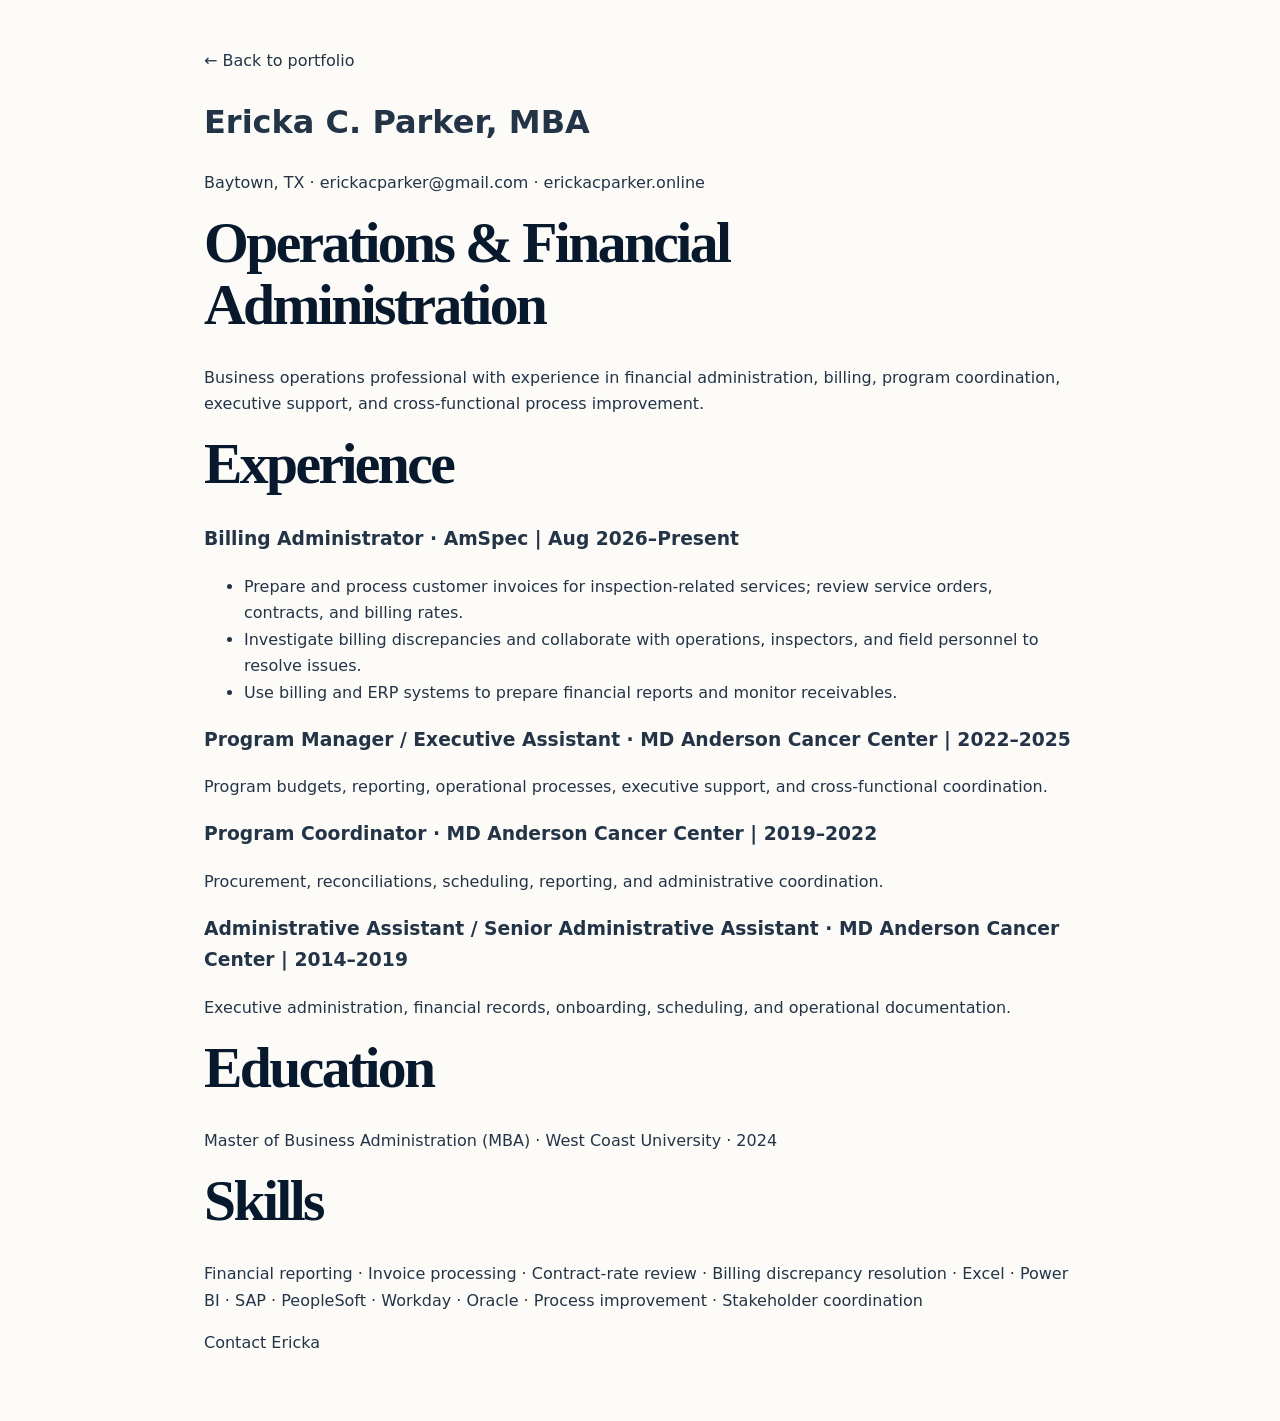
==== resume-2026.html @ 34b79dea "Add current online résumé with AmSpec experience" ====
<!doctype html><html lang="en"><head><meta charset="utf-8"><meta name="viewport" content="width=device-width,initial-scale=1"><title>Ericka C. Parker | Current Résumé</title><link rel="stylesheet" href="constellation-v2.css"></head><body><main class="section light" style="min-height:100vh;max-width:920px;margin:auto;padding:3rem 1.5rem"><a href="index.html#expertise">← Back to portfolio</a><h1>Ericka C. Parker, MBA</h1><p>Baytown, TX · <a href="mailto:erickacparker@gmail.com">erickacparker@gmail.com</a> · <a href="https://erickacparker.online">erickacparker.online</a></p><h2>Operations &amp; Financial Administration</h2><p>Business operations professional with experience in financial administration, billing, program coordination, executive support, and cross-functional process improvement.</p><h2>Experience</h2><h3>Billing Administrator · AmSpec | Aug 2026–Present</h3><ul><li>Prepare and process customer invoices for inspection-related services; review service orders, contracts, and billing rates.</li><li>Investigate billing discrepancies and collaborate with operations, inspectors, and field personnel to resolve issues.</li><li>Use billing and ERP systems to prepare financial reports and monitor receivables.</li></ul><h3>Program Manager / Executive Assistant · MD Anderson Cancer Center | 2022–2025</h3><p>Program budgets, reporting, operational processes, executive support, and cross-functional coordination.</p><h3>Program Coordinator · MD Anderson Cancer Center | 2019–2022</h3><p>Procurement, reconciliations, scheduling, reporting, and administrative coordination.</p><h3>Administrative Assistant / Senior Administrative Assistant · MD Anderson Cancer Center | 2014–2019</h3><p>Executive administration, financial records, onboarding, scheduling, and operational documentation.</p><h2>Education</h2><p>Master of Business Administration (MBA) · West Coast University · 2024</p><h2>Skills</h2><p>Financial reporting · Invoice processing · Contract-rate review · Billing discrepancy resolution · Excel · Power BI · SAP · PeopleSoft · Workday · Oracle · Process improvement · Stakeholder coordination</p><p><a href="index.html#connect">Contact Ericka</a></p></main></body></html>
---- constellation-v2.css ----
:root{--ink:#08192d;--navy:#06172b;--navy2:#0b2949;--gold:#d6b25e;--cream:#f4efe5;--paper:#fcfbf8;--blue:#70c8ff;--text:#243447;--muted:#6d7782}*{box-sizing:border-box}html{scroll-behavior:smooth}body{margin:0;background:var(--paper);color:var(--text);font-family:Inter,system-ui,-apple-system,"Segoe UI",sans-serif;line-height:1.65}img{display:block;max-width:100%}a{text-decoration:none;color:inherit}.nav{height:74px;position:fixed;inset:0 0 auto;z-index:100;display:flex;align-items:center;justify-content:space-between;padding:0 clamp(22px,6vw,90px);background:rgba(6,23,43,.86);backdrop-filter:blur(18px);border-bottom:1px solid rgba(255,255,255,.08);color:#fff}.brand{display:flex;align-items:center;gap:12px;font-weight:800;letter-spacing:.12em;font-size:.8rem}.brand img{width:44px;height:44px;border-radius:50%;object-fit:cover}.nav nav{display:flex;gap:26px;align-items:center}.nav nav a{font-size:.83rem;font-weight:700;color:#d8e0e8}.nav nav a:hover{color:#fff}.pill{border:1px solid var(--gold);padding:8px 16px;border-radius:99px}.menu{display:none;background:none;border:0;color:#fff;font-size:1.5rem}.hero{min-height:100vh;padding:130px clamp(24px,7vw,112px) 80px;display:grid;grid-template-columns:1fr 1fr;gap:6vw;align-items:center;position:relative;overflow:hidden;color:#fff;background:radial-gradient(circle at 80% 30%,rgba(112,200,255,.14),transparent 25%),radial-gradient(circle at 70% 70%,rgba(214,178,94,.1),transparent 28%),linear-gradient(135deg,#04111f,#0a2747 60%,#06182c)}.hero:after{content:"";position:absolute;inset:0;pointer-events:none;background-image:radial-gradient(circle,rgba(255,255,255,.55) 1px,transparent 1.2px);background-size:77px 77px;opacity:.1}.kicker{font-size:.7rem;font-weight:900;letter-spacing:.22em;color:var(--gold);margin:0 0 18px}.hero h1,.section h2,.connect h2{font-family:Georgia,"Times New Roman",serif;letter-spacing:-.045em;line-height:1.06}.hero h1{font-size:clamp(3.4rem,6vw,6.8rem);margin:0 0 26px}.hero h1 em,.section h2 em,.connect h2 em{font-weight:400;color:var(--gold);font-style:italic}.lead{max-width:680px;font-size:clamp(1.05rem,1.4vw,1.25rem);color:#c6d1dd}.actions{display:flex;flex-wrap:wrap;gap:12px;margin-top:30px}.btn{padding:13px 22px;border-radius:99px;font-weight:850;font-size:.88rem;transition:.25s}.btn:hover{transform:translateY(-2px)}.gold{background:var(--gold);color:var(--navy)}.line{border:1px solid rgba(255,255,255,.3);color:#fff}.reputation{display:flex;flex-wrap:wrap;gap:9px;margin-top:28px}.reputation span{font-size:.72rem;letter-spacing:.06em;padding:6px 11px;border-radius:99px;border:1px solid rgba(255,255,255,.15);color:#d6dfe8}.visual{min-height:650px;position:relative}.portrait{position:absolute;left:0;bottom:0;width:60%;z-index:4}.portrait img{width:100%;aspect-ratio:4/5;object-fit:cover;object-position:center 20%;border-radius:28px;box-shadow:0 30px 90px rgba(0,0,0,.38);border:1px solid rgba(255,255,255,.18)}.constellation{position:absolute;width:69%;aspect-ratio:1;right:-4%;top:2%;display:grid;place-items:center;perspective:1000px}.sphere{position:absolute;width:57%;aspect-ratio:1;border:1px solid rgba(112,200,255,.7);border-radius:50%;box-shadow:0 0 28px rgba(112,200,255,.4),inset 0 0 38px rgba(112,200,255,.12);transform-style:preserve-3d;animation:globe 17s linear infinite}.lat,.lon{position:absolute;inset:0;border:1px solid rgba(112,200,255,.3);border-radius:50%}.lat.a{transform:rotateX(55deg)}.lat.b{transform:rotateX(72deg)}.lat.c{transform:rotateX(-62deg)}.lon.a{transform:rotateY(52deg)}.lon.b{transform:rotateY(72deg)}.lon.c{transform:rotateY(-65deg)}.star{position:absolute;width:7px;height:7px;border-radius:50%;background:#ffe5a4;box-shadow:0 0 14px #ffe5a4;animation:twinkle 1.7s ease-in-out infinite alternate}.s1{left:20%;top:28%}.s2{left:38%;top:14%;animation-delay:.2s}.s3{left:67%;top:22%;animation-delay:.5s}.s4{left:79%;top:51%;animation-delay:.8s}.s5{left:59%;top:73%;animation-delay:.3s}.s6{left:28%;top:72%;animation-delay:.7s}.s7{left:13%;top:52%;animation-delay:1s}.s8{left:48%;top:45%;animation-delay:.4s}.halo{position:absolute;border-radius:50%;filter:blur(12px)}.h1{inset:19%;background:radial-gradient(circle,rgba(112,200,255,.18),transparent 68%);animation:pulse 4s ease-in-out infinite}.h2{inset:28%;box-shadow:0 0 100px rgba(214,178,94,.25)}.orbit{position:absolute;inset:4%;border-radius:50%;animation:orbit 24s linear infinite}.o2{inset:-1%;animation-direction:reverse;animation-duration:31s;transform:rotate(27deg)}.orbit span{position:absolute;white-space:nowrap;font-size:clamp(.58rem,.75vw,.74rem);font-weight:850;letter-spacing:.08em;text-shadow:0 0 12px rgba(112,200,255,.8)}.orbit span:nth-child(1){left:50%;top:0;transform:translate(-50%,-50%)}.orbit span:nth-child(2){right:-10%;top:57%;transform:rotate(90deg)}.orbit span:nth-child(3){left:0;bottom:7%;transform:rotate(205deg)}@keyframes globe{to{transform:rotateY(360deg) rotateX(8deg)}}@keyframes orbit{to{transform:rotate(360deg)}}@keyframes twinkle{to{opacity:.35;transform:scale(1.7)}}@keyframes pulse{50%{transform:scale(1.1);opacity:.65}}.scroll{position:absolute;left:50%;bottom:24px;transform:translateX(-50%);z-index:5;font-size:.65rem;letter-spacing:.18em;color:#9fb1c3}.section{padding:clamp(90px,10vw,150px) clamp(24px,7vw,112px)}.light{background:var(--paper)}.dark{background:linear-gradient(135deg,var(--navy),var(--navy2));color:#fff}.chapter{display:flex;gap:13px;align-items:center;margin-bottom:42px}.chapter span{color:var(--gold);font-family:Georgia,serif;font-size:1.3rem}.chapter p{margin:0;font-size:.69rem;letter-spacing:.2em;font-weight:900}.story-grid{display:grid;grid-template-columns:.82fr 1.18fr;gap:7vw;align-items:center}.story-photo img{border-radius:28px;box-shadow:0 28px 70px rgba(8,25,45,.16);max-height:680px;width:100%;object-fit:cover;object-position:top}.section h2{font-size:clamp(2.5rem,4.5vw,5rem);color:var(--ink);margin:0 0 30px}.story-copy>p{font-size:1.07rem;color:var(--muted)}blockquote{margin:30px 0 0;padding:24px 28px;background:var(--cream);border-left:4px solid var(--gold);font-family:Georgia,serif;font-size:clamp(1.2rem,2vw,1.65rem);color:var(--ink)}.philosophy{padding:clamp(90px,10vw,150px) clamp(24px,7vw,112px)}.dark h2{color:#fff}.thinking{display:grid;grid-template-columns:repeat(5,1fr);gap:15px;margin-top:55px}.thinking article{padding:24px 20px;border-top:1px solid rgba(255,255,255,.25);background:rgba(255,255,255,.025)}.thinking b{color:var(--gold)}.thinking h3{font-family:Georgia,serif;font-size:1.35rem}.thinking p{color:#aebdcb;font-size:.91rem}.impact{background:var(--cream)}.metrics{display:grid;grid-template-columns:repeat(4,1fr);gap:18px}.metrics article{padding:30px 24px;background:#fff;border-radius:20px;box-shadow:0 14px 40px rgba(8,25,45,.07)}.metrics strong{display:block;font-family:Georgia,serif;font-size:clamp(2.7rem,4vw,4.5rem);color:var(--ink)}.metrics span{display:block;font-weight:850;color:var(--ink)}.metrics small{display:block;color:var(--muted);margin-top:9px}.missions h2{color:#fff}.mission-grid{display:grid;grid-template-columns:1fr 1fr;gap:22px;margin-top:45px}.mission{padding:32px;border:1px solid rgba(255,255,255,.13);border-radius:22px;background:rgba(255,255,255,.045)}.mission-top{display:flex;justify-content:space-between;color:var(--gold);font-size:.69rem;letter-spacing:.16em;font-weight:900}.mission-top i{color:#8fb3d4}.mission h3{font-family:Georgia,serif;font-size:clamp(1.6rem,2.4vw,2.5rem);line-height:1.15}.mission>p,.mission details p{color:#b9c5d0}.chips{display:flex;flex-wrap:wrap;gap:8px;margin:24px 0}.chips span{font-size:.73rem;padding:7px 10px;border-radius:99px;background:rgba(214,178,94,.12);color:#f0d796;border:1px solid rgba(214,178,94,.2)}details{border-top:1px solid rgba(255,255,255,.14);padding-top:16px}summary{cursor:pointer;font-weight:850;color:#fff}details div{padding-top:16px}details b{color:var(--gold)}.meet{display:grid;grid-template-columns:.75fr 1.25fr;gap:6vw;align-items:center}.meet-copy p:not(.chapter p){color:var(--muted)}.video-shell{padding:10px;border-radius:25px;background:linear-gradient(135deg,#fff,#e6dfd2);box-shadow:0 30px 80px rgba(8,25,45,.16)}video{width:100%;display:block;border-radius:18px;background:#000;max-height:620px}.experience h2{color:#fff}.promise-grid{display:grid;grid-template-columns:1fr 1fr;gap:1px;background:rgba(255,255,255,.13);margin-top:50px}.promise-grid p{margin:0;background:var(--navy);padding:28px;font-family:Georgia,serif;font-size:1.3rem}.legacy{text-align:center;background:#fff}.legacy .kicker{color:#a9842f}.legacy-copy{max-width:850px;margin:0 auto;color:var(--muted);font-size:1.15rem}.connect{text-align:center;padding:clamp(110px,13vw,180px) 24px;color:#fff;background:radial-gradient(circle at center,rgba(112,200,255,.12),transparent 32%),linear-gradient(135deg,#04111f,#0a2747)}.connect h2{font-size:clamp(3rem,6vw,6rem);margin:0}.connect>div>p:not(.kicker){max-width:720px;margin:25px auto;color:#bcc9d5}.center{justify-content:center}footer{display:grid;grid-template-columns:auto 1fr auto;gap:15px;align-items:center;padding:28px clamp(24px,7vw,112px);background:#020b14;color:#8999a8}footer img{width:45px;height:45px;border-radius:50%}footer div{display:grid}footer b{color:#fff;letter-spacing:.08em}footer span,footer p{font-size:.78rem}.rise{opacity:1;transform:none;transition:.75s ease}.js .rise{opacity:0;transform:translateY(24px)}.js .rise.show{opacity:1;transform:none}@media(max-width:1100px){.hero{grid-template-columns:1fr}.visual{min-height:700px}.portrait{width:52%}.constellation{width:61%}.thinking{grid-template-columns:repeat(2,1fr)}.metrics{grid-template-columns:repeat(2,1fr)}}@media(max-width:800px){.nav nav{display:none;position:absolute;top:74px;left:0;right:0;background:var(--navy);flex-direction:column;padding:20px}.nav nav.open{display:flex}.menu{display:block}.hero{padding-top:115px}.visual{min-height:600px}.portrait{width:76%}.constellation{width:74%;right:-10%}.story-grid,.meet,.mission-grid{grid-template-columns:1fr}.thinking,.metrics,.promise-grid{grid-template-columns:1fr}.story-photo{max-width:520px}.brand span{display:none}footer{grid-template-columns:1fr;text-align:center;justify-items:center}}@media(prefers-reduced-motion:reduce){html{scroll-behavior:auto}.sphere,.orbit,.star,.halo{animation:none}.rise{opacity:1;transform:none;transition:none}}
.hero-copy,.visual,.portrait,.constellation{opacity:1!important;visibility:visible!important;transform:none!important}

/* ===== Recruiter-WOW polish release ===== */
@media (min-width:1101px){
  .hero{grid-template-columns:1.08fr .92fr;gap:3.5vw;padding-top:108px;padding-bottom:54px}
  .hero h1{font-size:clamp(3.15rem,4.55vw,5.4rem);line-height:1.01;margin-bottom:18px}
  .hero .lead{font-size:1.02rem;line-height:1.52;max-width:645px}
  .hero .actions{margin-top:20px}
  .hero .reputation{margin-top:18px}
  .visual{min-height:565px}
  .portrait{width:64%;left:-2%;bottom:5%}
  .constellation{width:67%;right:0;top:-1%}
  .scroll{bottom:13px}
}
.editorial-photo{
  display:grid;grid-template-columns:minmax(230px,390px) 1fr;gap:30px;align-items:center;
  margin:0 0 52px;padding:14px;border:1px solid rgba(255,255,255,.13);
  border-radius:24px;background:rgba(255,255,255,.035);overflow:hidden
}
.editorial-photo img{width:100%;height:265px;object-fit:cover;border-radius:17px}
.editorial-photo span{display:block;color:var(--gold);font-size:.68rem;font-weight:900;letter-spacing:.17em;margin-bottom:10px}
.editorial-photo strong{display:block;font-family:Georgia,"Times New Roman",serif;font-size:clamp(1.8rem,3vw,3.15rem);line-height:1.06;color:#fff;font-weight:500}
.analytic-photo img{object-position:center}
.systems-strip{display:flex;flex-wrap:wrap;gap:9px;margin-top:36px;padding-top:28px;border-top:1px solid rgba(255,255,255,.14)}
.systems-strip span{font-size:.72rem;font-weight:850;letter-spacing:.045em;padding:8px 12px;border-radius:99px;border:1px solid rgba(214,178,94,.3);color:#f0d796;background:rgba(214,178,94,.08)}
.people-photo{grid-template-columns:1fr minmax(230px,390px)}
.people-photo img{grid-column:2;grid-row:1;object-position:center 28%}
.people-photo div{grid-column:1;grid-row:1;padding-left:18px}
@media(max-width:800px){
 .editorial-photo,.people-photo{grid-template-columns:1fr}
 .editorial-photo img,.people-photo img{height:auto;max-height:480px;object-position:top}
 .people-photo img,.people-photo div{grid-column:1;grid-row:auto}
 .people-photo div{padding:4px 3px 12px}
}

/* ===== Phase III: recruiter experience ===== */
.text-metric strong{font-size:clamp(2.1rem,4vw,4.3rem);letter-spacing:.035em}
@media (min-width:1101px){
  .mission-grid{grid-template-columns:repeat(2,minmax(0,1fr));align-items:stretch}
  .mission{height:100%}
}
.video-shell video{object-fit:contain;background:#071521}
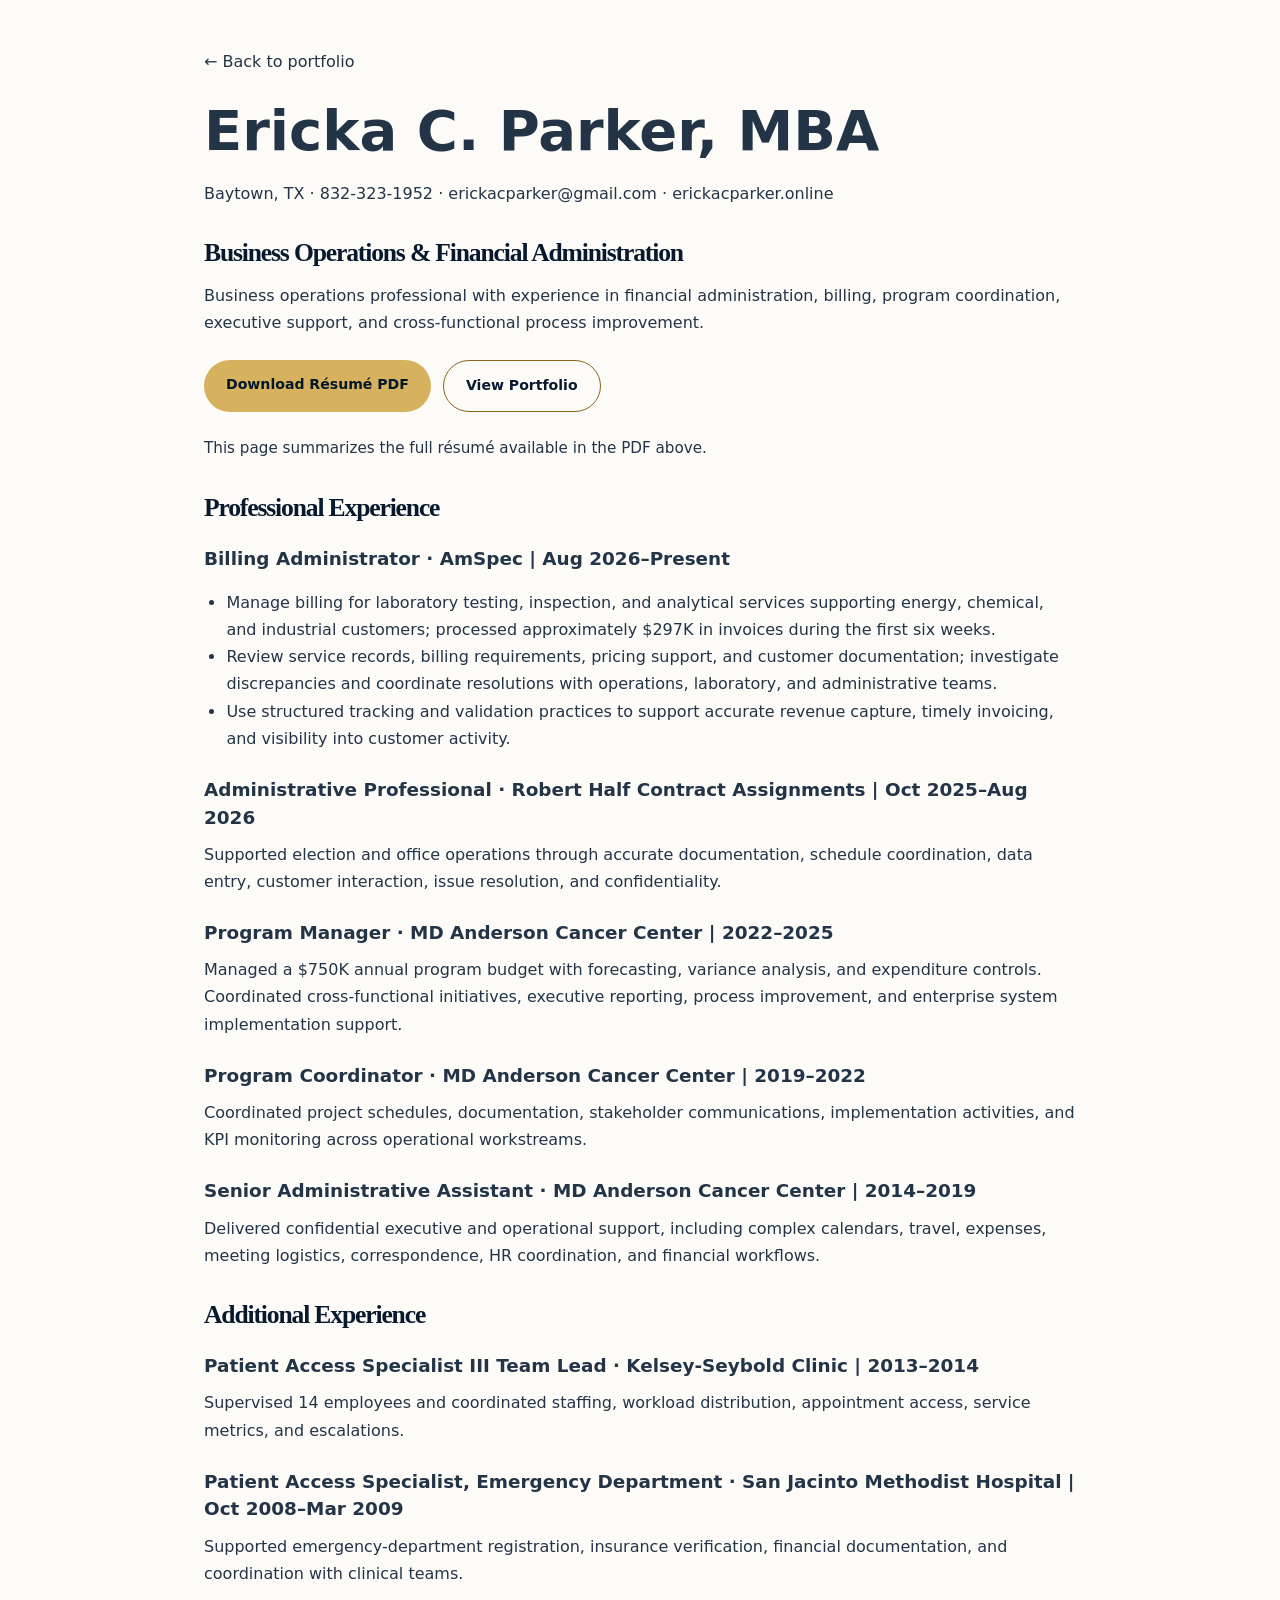
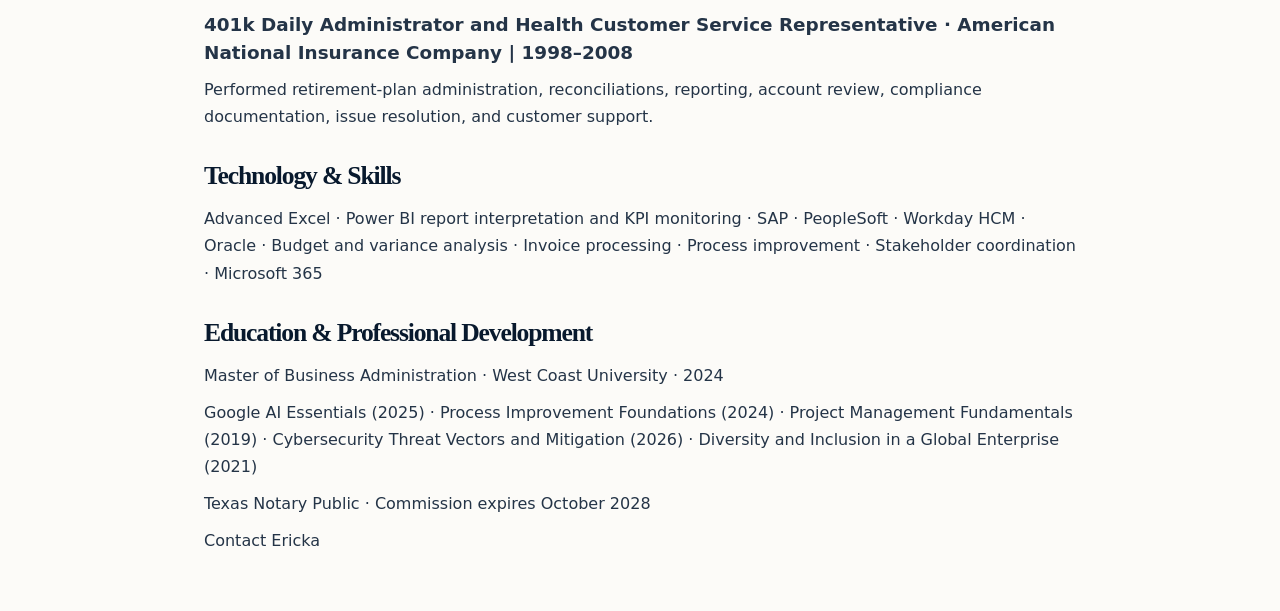
==== commit 7afaafb6: "Consolidate canonical résumé and portfolio downloads Align online résumé and job titles with the cur" ====
--- a/resume-2026.html
+++ b/resume-2026.html
@@ -1 +1,50 @@
-<!doctype html><html lang="en"><head><meta charset="utf-8"><meta name="viewport" content="width=device-width,initial-scale=1"><title>Ericka C. Parker | Current Résumé</title><link rel="stylesheet" href="constellation-v2.css"></head><body><main class="section light" style="min-height:100vh;max-width:920px;margin:auto;padding:3rem 1.5rem"><a href="index.html#expertise">← Back to portfolio</a><h1>Ericka C. Parker, MBA</h1><p>Baytown, TX · <a href="mailto:erickacparker@gmail.com">erickacparker@gmail.com</a> · <a href="https://erickacparker.online">erickacparker.online</a></p><h2>Operations &amp; Financial Administration</h2><p>Business operations professional with experience in financial administration, billing, program coordination, executive support, and cross-functional process improvement.</p><h2>Experience</h2><h3>Billing Administrator · AmSpec | Aug 2026–Present</h3><ul><li>Prepare and process customer invoices for inspection-related services; review service orders, contracts, and billing rates.</li><li>Investigate billing discrepancies and collaborate with operations, inspectors, and field personnel to resolve issues.</li><li>Use billing and ERP systems to prepare financial reports and monitor receivables.</li></ul><h3>Program Manager / Executive Assistant · MD Anderson Cancer Center | 2022–2025</h3><p>Program budgets, reporting, operational processes, executive support, and cross-functional coordination.</p><h3>Program Coordinator · MD Anderson Cancer Center | 2019–2022</h3><p>Procurement, reconciliations, scheduling, reporting, and administrative coordination.</p><h3>Administrative Assistant / Senior Administrative Assistant · MD Anderson Cancer Center | 2014–2019</h3><p>Executive administration, financial records, onboarding, scheduling, and operational documentation.</p><h2>Education</h2><p>Master of Business Administration (MBA) · West Coast University · 2024</p><h2>Skills</h2><p>Financial reporting · Invoice processing · Contract-rate review · Billing discrepancy resolution · Excel · Power BI · SAP · PeopleSoft · Workday · Oracle · Process improvement · Stakeholder coordination</p><p><a href="index.html#connect">Contact Ericka</a></p></main></body></html>+<!doctype html>
+<html lang="en">
+<head>
+<meta charset="utf-8">
+<meta name="viewport" content="width=device-width,initial-scale=1">
+<meta name="description" content="Ericka C. Parker, MBA: business operations, financial administration, program management, and executive support. View her experience and download her current résumé.">
+<title>Ericka C. Parker | Résumé</title>
+<link rel="canonical" href="https://erickacparker.online/resume-2026.html">
+<link rel="stylesheet" href="constellation-v2.css">
+<style>
+.resume{min-height:100vh;max-width:920px;margin:auto;padding:3rem 1.5rem;line-height:1.7}.resume h1{font-size:clamp(2rem,6vw,3.5rem);line-height:1.15;margin:1.5rem 0 1rem}.resume h2{font-size:1.6rem;margin:2rem 0 1rem}.resume h3{font-size:1.15rem;line-height:1.5;margin:1.5rem 0 .4rem}.resume ul{padding-left:1.4rem}.resume p{margin:.6rem 0}.resume .actions{display:flex;flex-wrap:wrap;gap:.75rem;margin:1.5rem 0}.resume .btn.line{color:var(--ink);border-color:#8a651e}.resume .note{font-size:.95rem}.resume a:focus-visible{outline:3px solid #8a651e;outline-offset:4px}@media print{.resume{max-width:none;padding:0}.resume .actions,.resume .back{display:none}.resume h2,.resume h3{break-after:avoid}.resume a{color:inherit}}
+</style>
+</head>
+<body>
+<main class="section light resume">
+<a class="back" href="index.html#expertise">← Back to portfolio</a>
+<h1>Ericka C. Parker, MBA</h1>
+<p>Baytown, TX · <a href="tel:+18323231952">832-323-1952</a> · <a href="mailto:erickacparker@gmail.com">erickacparker@gmail.com</a> · <a href="https://erickacparker.online">erickacparker.online</a></p>
+<h2>Business Operations &amp; Financial Administration</h2>
+<p>Business operations professional with experience in financial administration, billing, program coordination, executive support, and cross-functional process improvement.</p>
+<div class="actions"><a class="btn gold" href="ericka-resume.pdf" download="Ericka_Parker_Resume.pdf">Download Résumé PDF</a><a class="btn line" href="ericka-portfolio.pptx">View Portfolio</a></div>
+<p class="note">This page summarizes the full résumé available in the PDF above.</p>
+<h2>Professional Experience</h2>
+<h3>Billing Administrator · AmSpec | Aug 2026–Present</h3>
+<ul><li>Manage billing for laboratory testing, inspection, and analytical services supporting energy, chemical, and industrial customers; processed approximately $297K in invoices during the first six weeks.</li><li>Review service records, billing requirements, pricing support, and customer documentation; investigate discrepancies and coordinate resolutions with operations, laboratory, and administrative teams.</li><li>Use structured tracking and validation practices to support accurate revenue capture, timely invoicing, and visibility into customer activity.</li></ul>
+<h3>Administrative Professional · Robert Half Contract Assignments | Oct 2025–Aug 2026</h3>
+<p>Supported election and office operations through accurate documentation, schedule coordination, data entry, customer interaction, issue resolution, and confidentiality.</p>
+<h3>Program Manager · MD Anderson Cancer Center | 2022–2025</h3>
+<p>Managed a $750K annual program budget with forecasting, variance analysis, and expenditure controls. Coordinated cross-functional initiatives, executive reporting, process improvement, and enterprise system implementation support.</p>
+<h3>Program Coordinator · MD Anderson Cancer Center | 2019–2022</h3>
+<p>Coordinated project schedules, documentation, stakeholder communications, implementation activities, and KPI monitoring across operational workstreams.</p>
+<h3>Senior Administrative Assistant · MD Anderson Cancer Center | 2014–2019</h3>
+<p>Delivered confidential executive and operational support, including complex calendars, travel, expenses, meeting logistics, correspondence, HR coordination, and financial workflows.</p>
+<h2>Additional Experience</h2>
+<h3>Patient Access Specialist III Team Lead · Kelsey-Seybold Clinic | 2013–2014</h3>
+<p>Supervised 14 employees and coordinated staffing, workload distribution, appointment access, service metrics, and escalations.</p>
+<h3>Patient Access Specialist, Emergency Department · San Jacinto Methodist Hospital | Oct 2008–Mar 2009</h3>
+<p>Supported emergency-department registration, insurance verification, financial documentation, and coordination with clinical teams.</p>
+<h3>401k Daily Administrator and Health Customer Service Representative · American National Insurance Company | 1998–2008</h3>
+<p>Performed retirement-plan administration, reconciliations, reporting, account review, compliance documentation, issue resolution, and customer support.</p>
+<h2>Technology &amp; Skills</h2>
+<p>Advanced Excel · Power BI report interpretation and KPI monitoring · SAP · PeopleSoft · Workday HCM · Oracle · Budget and variance analysis · Invoice processing · Process improvement · Stakeholder coordination · Microsoft 365</p>
+<h2>Education &amp; Professional Development</h2>
+<p>Master of Business Administration · West Coast University · 2024</p>
+<p>Google AI Essentials (2025) · Process Improvement Foundations (2024) · Project Management Fundamentals (2019) · Cybersecurity Threat Vectors and Mitigation (2026) · Diversity and Inclusion in a Global Enterprise (2021)</p>
+<p>Texas Notary Public · Commission expires October 2028</p>
+<p><a href="index.html#connect">Contact Ericka</a></p>
+</main>
+</body>
+</html>
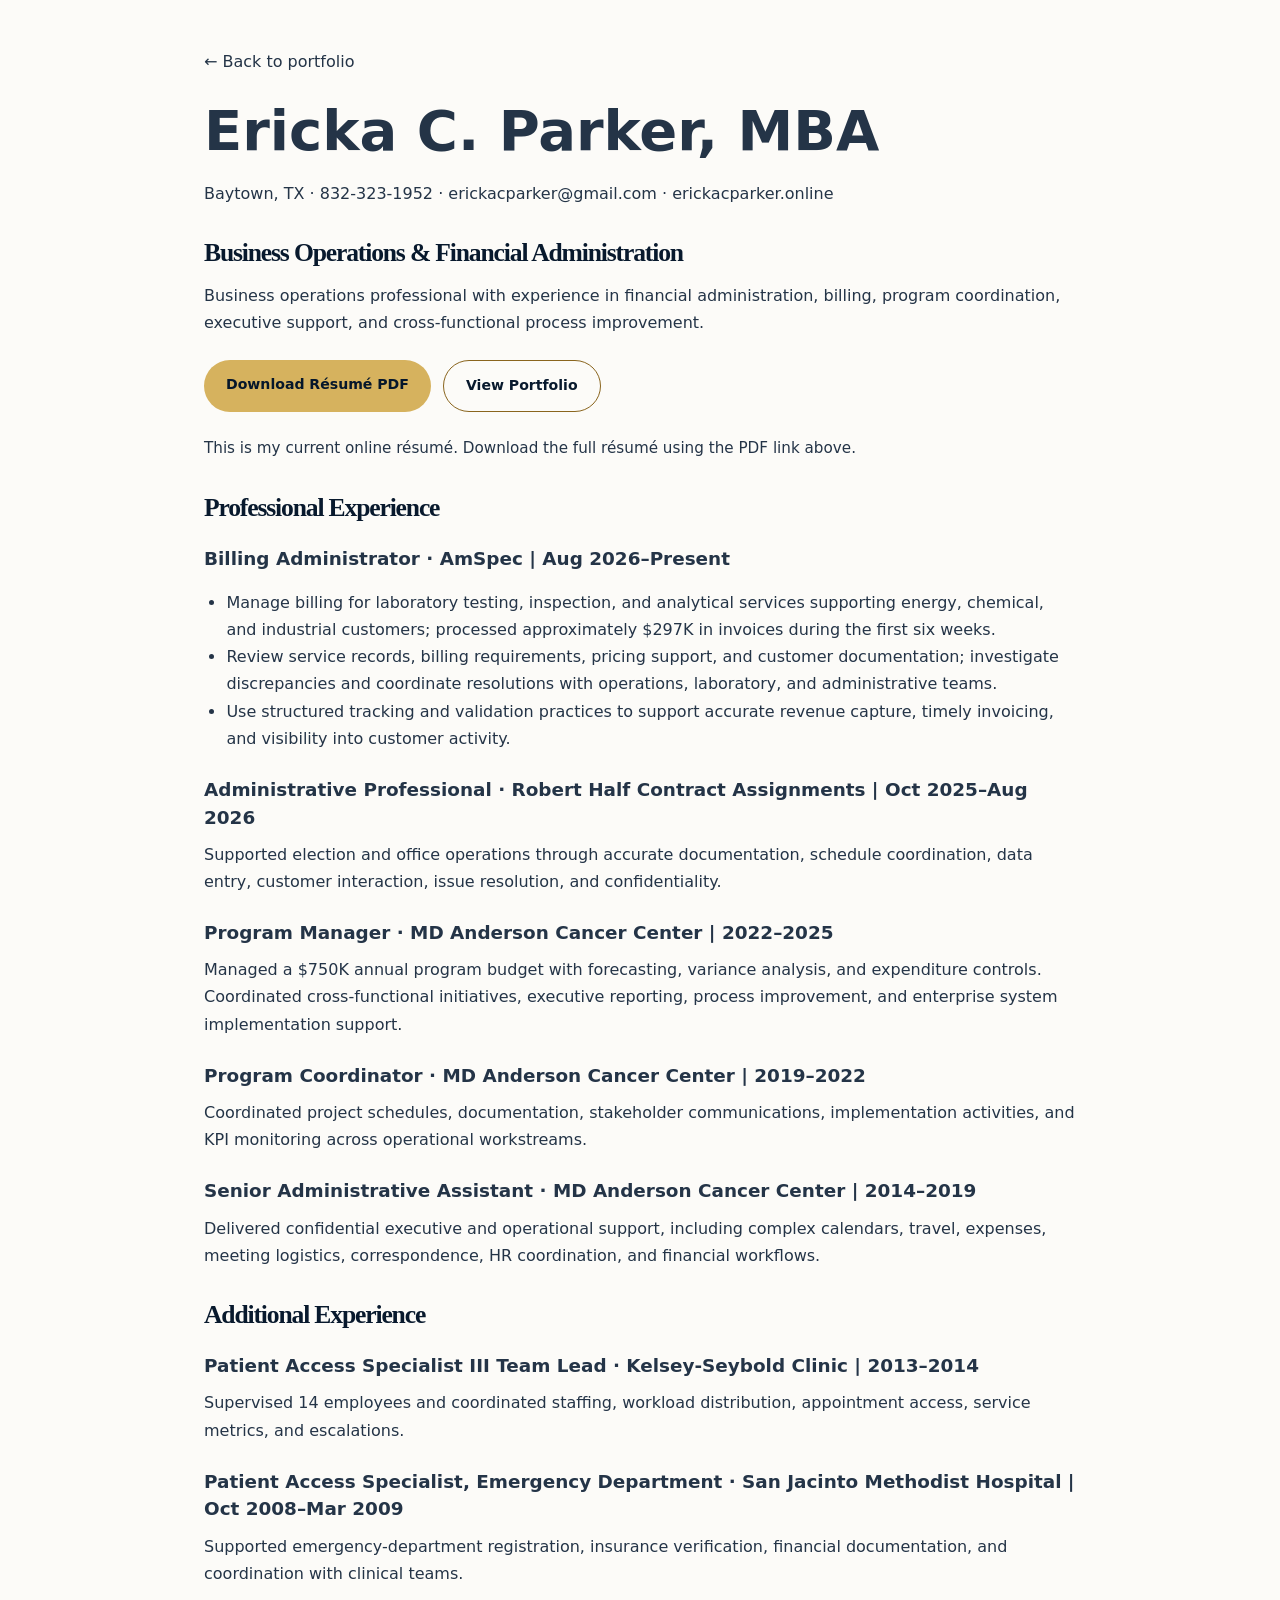
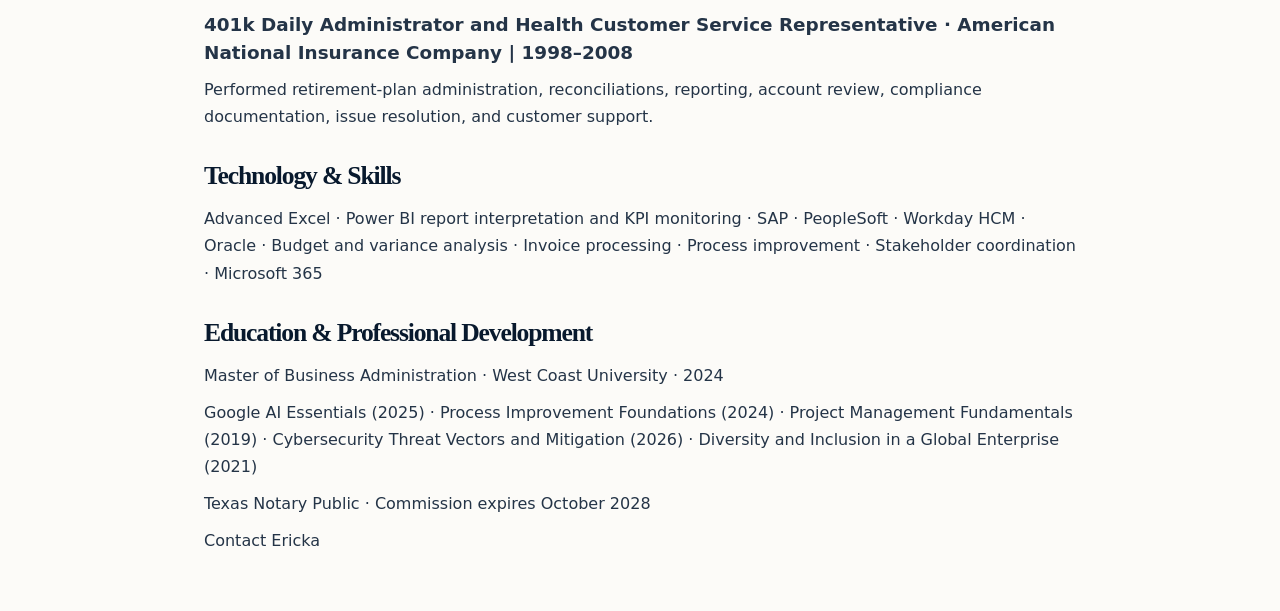
==== commit 1ad02370: "Standardize recruiter résumé page and PDF download paths Use resume-2026.html as the main résumé pag" ====
--- a/resume-2026.html
+++ b/resume-2026.html
@@ -18,8 +18,8 @@
 <p>Baytown, TX · <a href="tel:+18323231952">832-323-1952</a> · <a href="mailto:erickacparker@gmail.com">erickacparker@gmail.com</a> · <a href="https://erickacparker.online">erickacparker.online</a></p>
 <h2>Business Operations &amp; Financial Administration</h2>
 <p>Business operations professional with experience in financial administration, billing, program coordination, executive support, and cross-functional process improvement.</p>
-<div class="actions"><a class="btn gold" href="ericka-resume.pdf" download="Ericka_Parker_Resume.pdf">Download Résumé PDF</a><a class="btn line" href="ericka-portfolio.pptx">View Portfolio</a></div>
-<p class="note">This page summarizes the full résumé available in the PDF above.</p>
+<div class="actions"><a class="btn gold" href="assets/ericka-parker-resume.pdf" download="ericka-parker-resume.pdf">Download Résumé PDF</a><a class="btn line" href="ericka-portfolio.pptx">View Portfolio</a></div>
+<p class="note">This is my current online résumé. Download the full résumé using the PDF link above.</p>
 <h2>Professional Experience</h2>
 <h3>Billing Administrator · AmSpec | Aug 2026–Present</h3>
 <ul><li>Manage billing for laboratory testing, inspection, and analytical services supporting energy, chemical, and industrial customers; processed approximately $297K in invoices during the first six weeks.</li><li>Review service records, billing requirements, pricing support, and customer documentation; investigate discrepancies and coordinate resolutions with operations, laboratory, and administrative teams.</li><li>Use structured tracking and validation practices to support accurate revenue capture, timely invoicing, and visibility into customer activity.</li></ul>
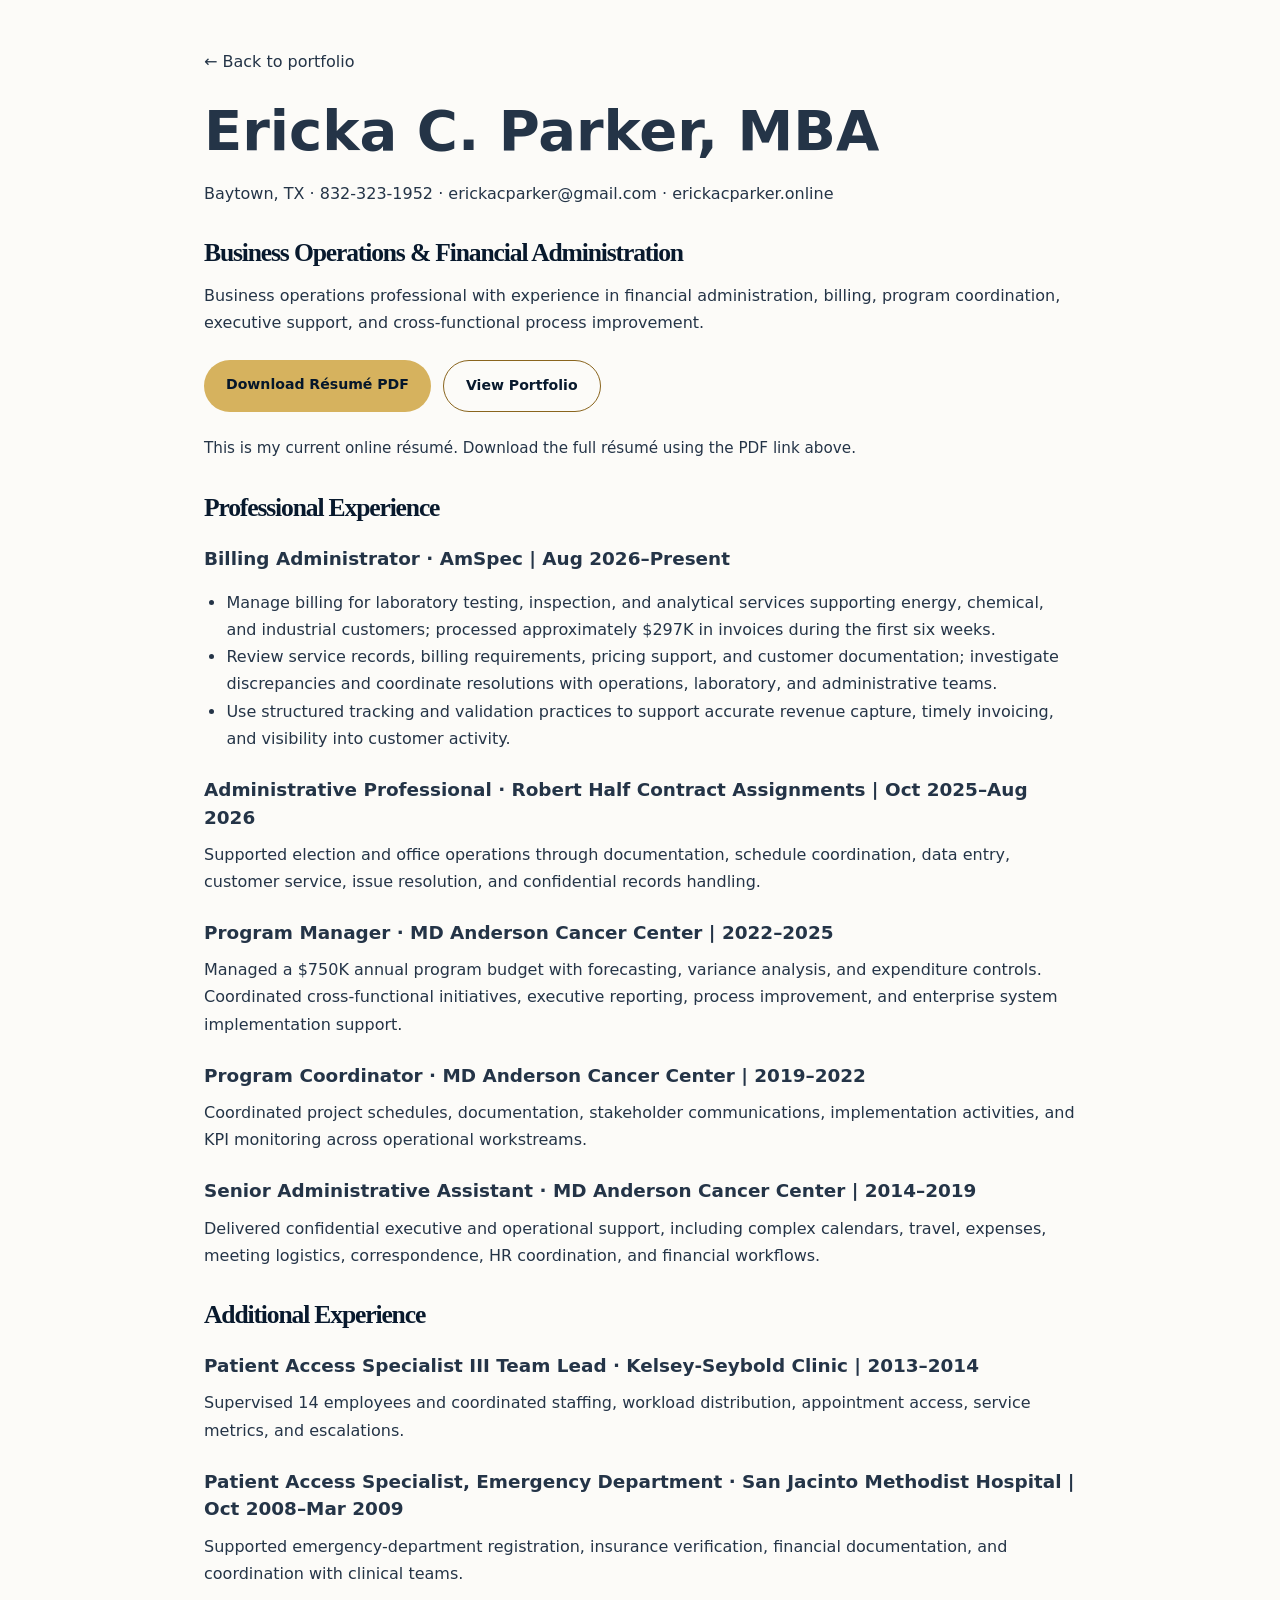
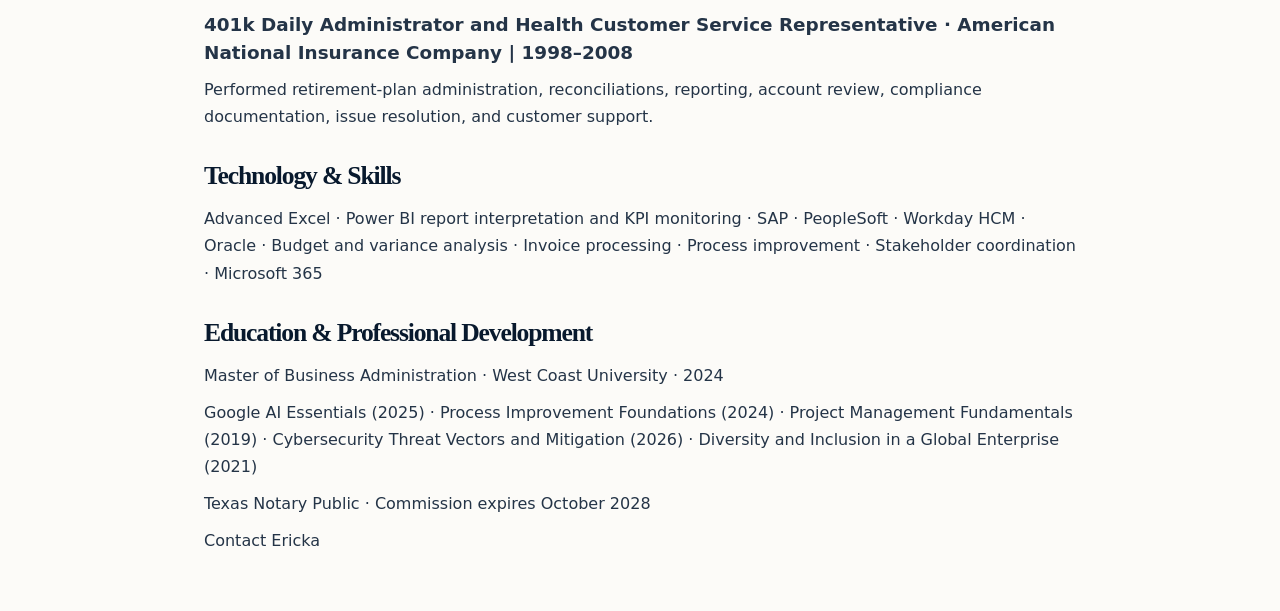
==== commit b3376ecb: "Align Robert Half summary across recruiter pages" ====
--- a/resume-2026.html
+++ b/resume-2026.html
@@ -18,13 +18,13 @@
 <p>Baytown, TX · <a href="tel:+18323231952">832-323-1952</a> · <a href="mailto:erickacparker@gmail.com">erickacparker@gmail.com</a> · <a href="https://erickacparker.online">erickacparker.online</a></p>
 <h2>Business Operations &amp; Financial Administration</h2>
 <p>Business operations professional with experience in financial administration, billing, program coordination, executive support, and cross-functional process improvement.</p>
-<div class="actions"><a class="btn gold" href="assets/ericka-parker-resume.pdf" download="ericka-parker-resume.pdf">Download Résumé PDF</a><a class="btn line" href="ericka-portfolio.pptx">View Portfolio</a></div>
+<div class="actions"><a class="btn gold" href="assets/ericka-parker-resume.pdf" download="ericka-parker-resume.pdf">Download Résumé PDF</a><a class="btn line" href="assets/ericka-parker-professional-portfolio.pptx">View Portfolio</a></div>
 <p class="note">This is my current online résumé. Download the full résumé using the PDF link above.</p>
 <h2>Professional Experience</h2>
 <h3>Billing Administrator · AmSpec | Aug 2026–Present</h3>
 <ul><li>Manage billing for laboratory testing, inspection, and analytical services supporting energy, chemical, and industrial customers; processed approximately $297K in invoices during the first six weeks.</li><li>Review service records, billing requirements, pricing support, and customer documentation; investigate discrepancies and coordinate resolutions with operations, laboratory, and administrative teams.</li><li>Use structured tracking and validation practices to support accurate revenue capture, timely invoicing, and visibility into customer activity.</li></ul>
 <h3>Administrative Professional · Robert Half Contract Assignments | Oct 2025–Aug 2026</h3>
-<p>Supported election and office operations through accurate documentation, schedule coordination, data entry, customer interaction, issue resolution, and confidentiality.</p>
+<p>Supported election and office operations through documentation, schedule coordination, data entry, customer service, issue resolution, and confidential records handling.</p>
 <h3>Program Manager · MD Anderson Cancer Center | 2022–2025</h3>
 <p>Managed a $750K annual program budget with forecasting, variance analysis, and expenditure controls. Coordinated cross-functional initiatives, executive reporting, process improvement, and enterprise system implementation support.</p>
 <h3>Program Coordinator · MD Anderson Cancer Center | 2019–2022</h3>
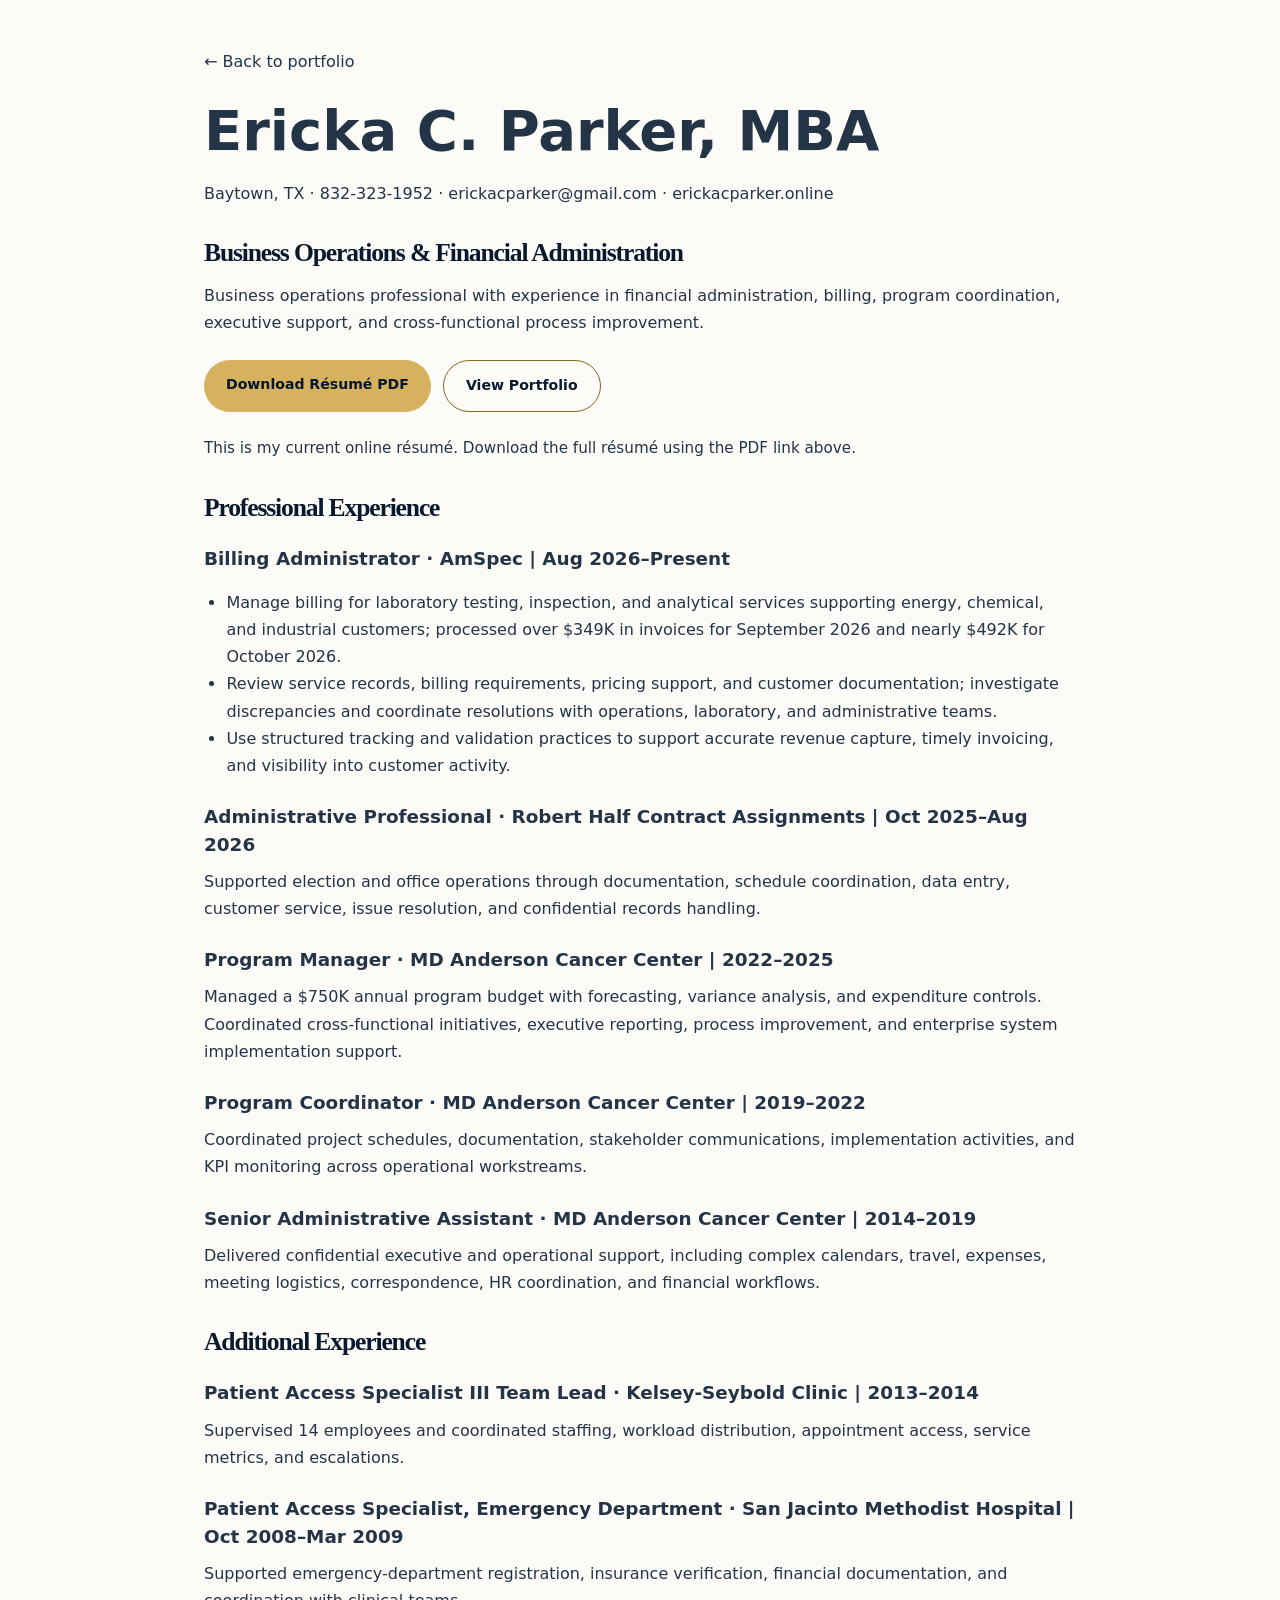
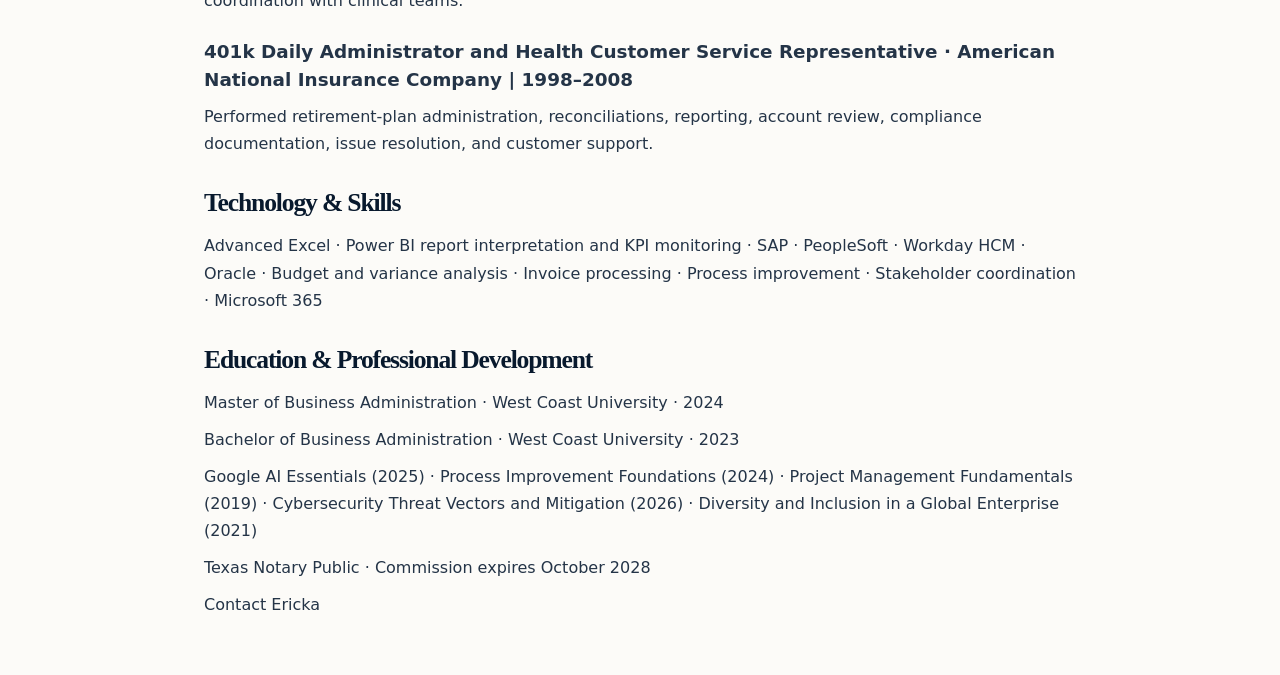
==== commit 6e2e2d5e: "Align resume education and monthly AmSpec invoice achievements" ====
--- a/resume-2026.html
+++ b/resume-2026.html
@@ -22,7 +22,7 @@
 <p class="note">This is my current online résumé. Download the full résumé using the PDF link above.</p>
 <h2>Professional Experience</h2>
 <h3>Billing Administrator · AmSpec | Aug 2026–Present</h3>
-<ul><li>Manage billing for laboratory testing, inspection, and analytical services supporting energy, chemical, and industrial customers; processed approximately $297K in invoices during the first six weeks.</li><li>Review service records, billing requirements, pricing support, and customer documentation; investigate discrepancies and coordinate resolutions with operations, laboratory, and administrative teams.</li><li>Use structured tracking and validation practices to support accurate revenue capture, timely invoicing, and visibility into customer activity.</li></ul>
+<ul><li>Manage billing for laboratory testing, inspection, and analytical services supporting energy, chemical, and industrial customers; processed over $349K in invoices for September 2026 and nearly $492K for October 2026.</li><li>Review service records, billing requirements, pricing support, and customer documentation; investigate discrepancies and coordinate resolutions with operations, laboratory, and administrative teams.</li><li>Use structured tracking and validation practices to support accurate revenue capture, timely invoicing, and visibility into customer activity.</li></ul>
 <h3>Administrative Professional · Robert Half Contract Assignments | Oct 2025–Aug 2026</h3>
 <p>Supported election and office operations through documentation, schedule coordination, data entry, customer service, issue resolution, and confidential records handling.</p>
 <h3>Program Manager · MD Anderson Cancer Center | 2022–2025</h3>
@@ -42,6 +42,7 @@
 <p>Advanced Excel · Power BI report interpretation and KPI monitoring · SAP · PeopleSoft · Workday HCM · Oracle · Budget and variance analysis · Invoice processing · Process improvement · Stakeholder coordination · Microsoft 365</p>
 <h2>Education &amp; Professional Development</h2>
 <p>Master of Business Administration · West Coast University · 2024</p>
+<p>Bachelor of Business Administration · West Coast University · 2023</p>
 <p>Google AI Essentials (2025) · Process Improvement Foundations (2024) · Project Management Fundamentals (2019) · Cybersecurity Threat Vectors and Mitigation (2026) · Diversity and Inclusion in a Global Enterprise (2021)</p>
 <p>Texas Notary Public · Commission expires October 2028</p>
 <p><a href="index.html#connect">Contact Ericka</a></p>
